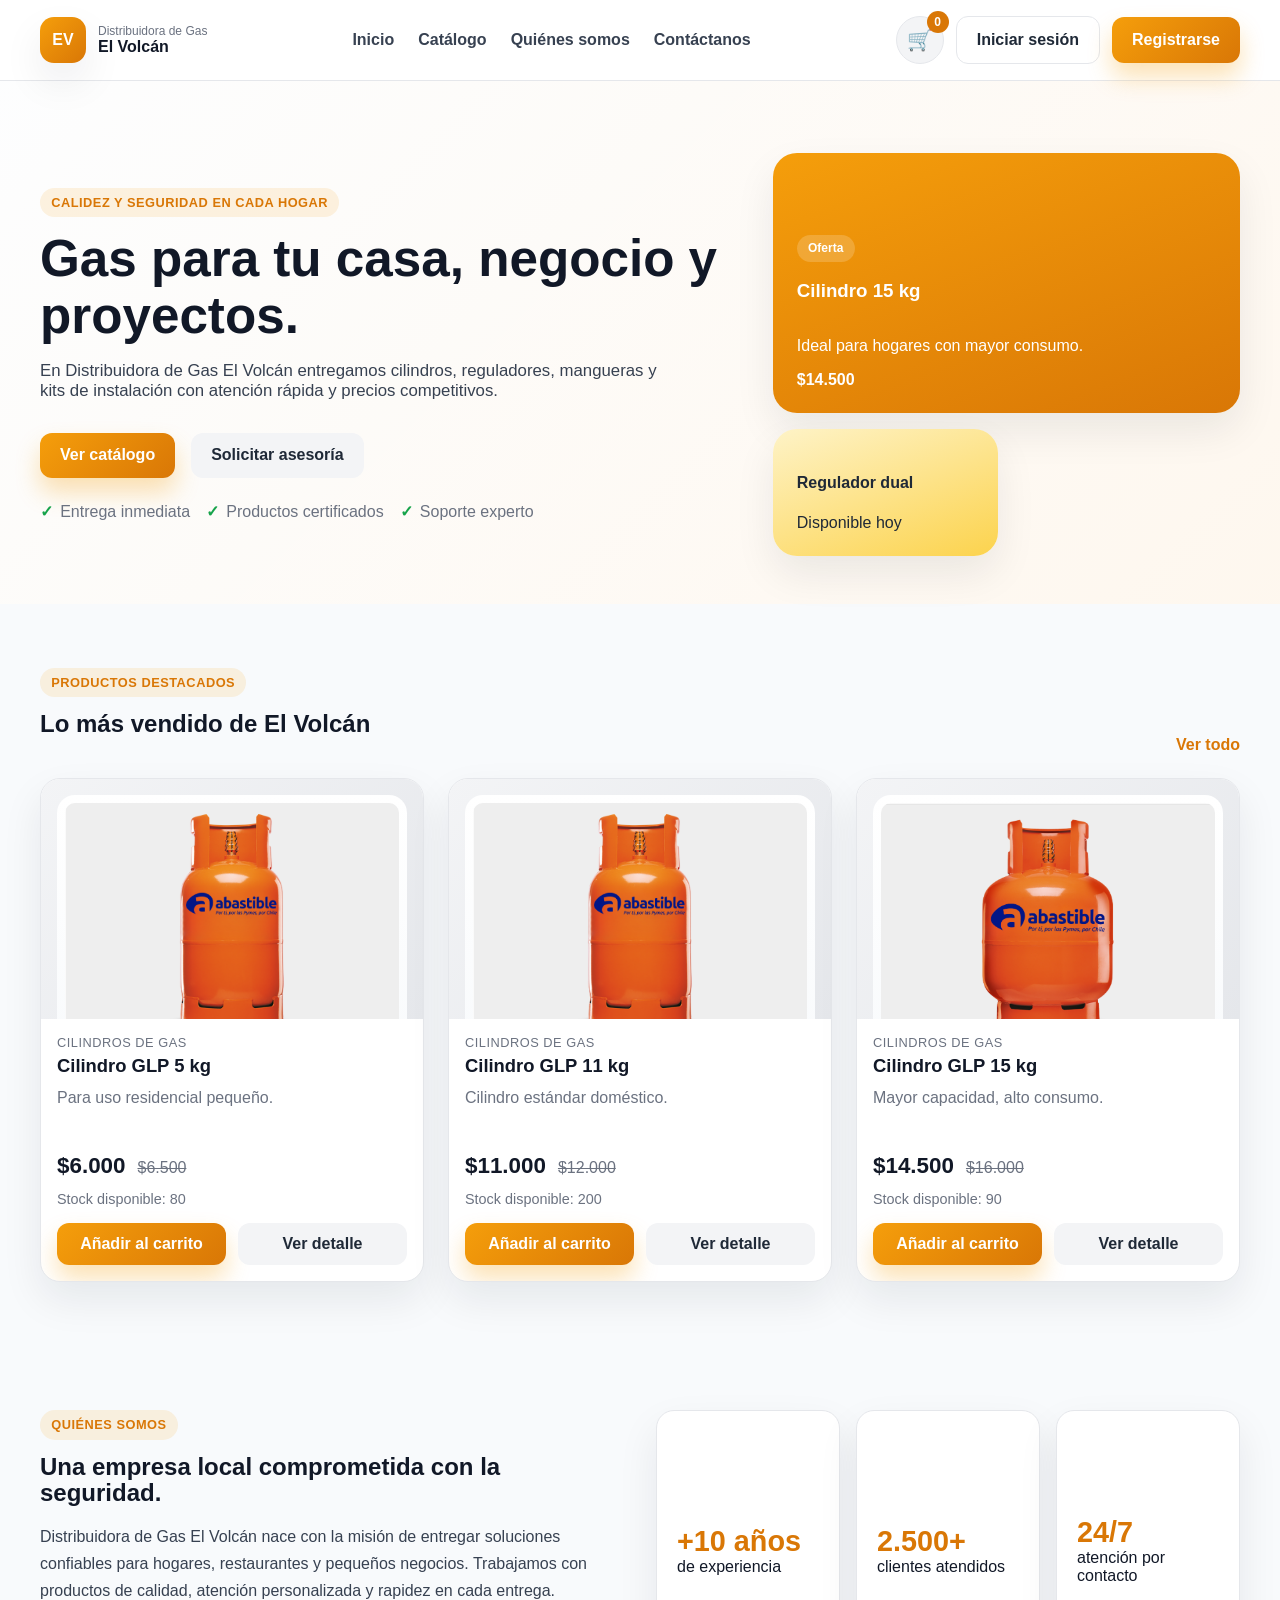
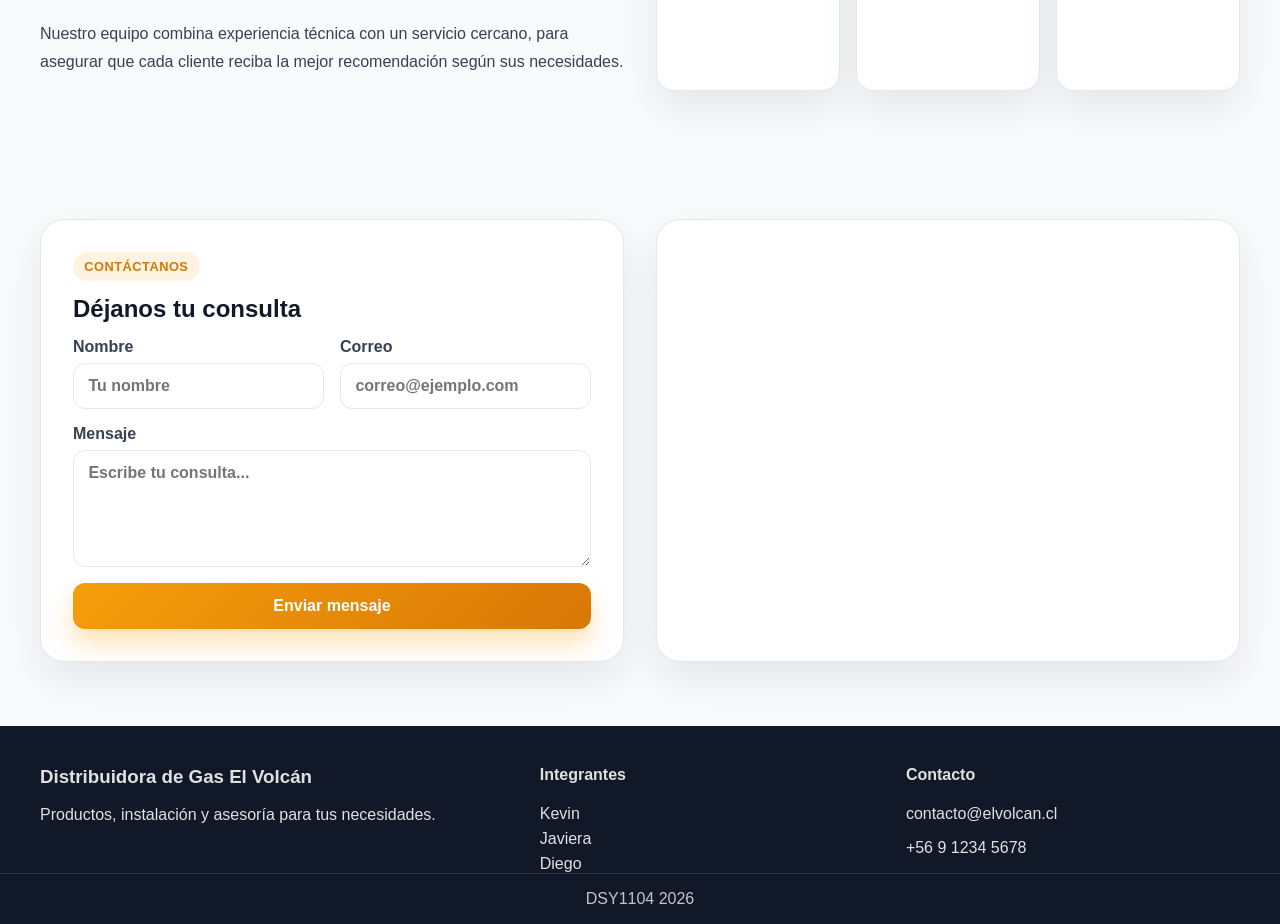
==== index.html @ cf451bd8 "commit_inicial" ====
<!DOCTYPE html>
<html lang="es">
  <head>
    <meta charset="UTF-8" />
    <meta name="viewport" content="width=device-width, initial-scale=1.0" />
    <title>El Volcán | Distribuidora de Gas</title>
    <link rel="stylesheet" href="assets/css/styles.css" />
  </head>
  <body data-page="index">
    <header class="site-header">
      <div class="container nav-wrap">
        <div class="brand" aria-label="Distribuidora de Gas El Volcán">
          <div class="brand-mark">EV</div>
          <div class="brand-text">
            <span>Distribuidora de Gas</span>
            <strong>El Volcán</strong>
          </div>
        </div>

        <nav class="main-nav" aria-label="Navegación principal">
          <a href="index.html">Inicio</a>
          <a href="catalogo.html">Catálogo</a>
          <a href="#about">Quiénes somos</a>
          <a href="#contact">Contáctanos</a>
        </nav>

        <div class="nav-actions">
          <a href="carrito.html" class="cart-link" aria-label="Ver carrito">
            <span class="cart-icon">🛒</span>
            <span id="cart-count" class="cart-count">0</span>
          </a>
          <a href="login.html" class="btn btn-light">Iniciar sesión</a>
          <a href="registro.html" class="btn btn-primary">Registrarse</a>
        </div>
      </div>
    </header>

    <main>
      <section class="hero">
        <div class="container hero-grid">
          <div class="hero-copy">
            <span class="eyebrow">Calidez y seguridad en cada hogar</span>
            <h1>Gas para tu casa, negocio y proyectos.</h1>
            <p>
              En Distribuidora de Gas El Volcán entregamos cilindros, reguladores,
              mangueras y kits de instalación con atención rápida y precios competitivos.
            </p>
            <div class="hero-actions">
              <a href="catalogo.html" class="btn btn-primary">Ver catálogo</a>
              <a href="#contact" class="btn btn-secondary">Solicitar asesoría</a>
            </div>
            <ul class="hero-features">
              <li>Entrega inmediata</li>
              <li>Productos certificados</li>
              <li>Soporte experto</li>
            </ul>
          </div>

          <div class="hero-visual" aria-label="Productos destacados de gas">
            <div class="visual-card visual-card-large">
              <span class="card-badge">Oferta</span>
              <h3>Cilindro 15 kg</h3>
              <p>Ideal para hogares con mayor consumo.</p>
              <strong>$14.500</strong>
            </div>
            <div class="visual-card visual-card-small">
              <h4>Regulador dual</h4>
              <span>Disponible hoy</span>
            </div>
          </div>
        </div>
      </section>

      <section class="featured-section">
        <div class="container">
          <div class="section-header">
            <div>
              <span class="eyebrow accent">Productos destacados</span>
              <h2>Lo más vendido de El Volcán</h2>
            </div>
            <a href="catalogo.html" class="text-link">Ver todo</a>
          </div>
          <div id="featured-products" class="product-grid"></div>
        </div>
      </section>

      <section id="about" class="about-section">
        <div class="container about-grid">
          <div class="about-copy">
            <span class="eyebrow accent">Quiénes somos</span>
            <h2>Una empresa local comprometida con la seguridad.</h2>
            <p>
              Distribuidora de Gas El Volcán nace con la misión de entregar soluciones
              confiables para hogares, restaurantes y pequeños negocios. Trabajamos con
              productos de calidad, atención personalizada y rapidez en cada entrega.
            </p>
            <p>
              Nuestro equipo combina experiencia técnica con un servicio cercano, para
              asegurar que cada cliente reciba la mejor recomendación según sus necesidades.
            </p>
          </div>

          <div class="about-stats">
            <div class="stat-box">
              <strong>+10 años</strong>
              <span>de experiencia</span>
            </div>
            <div class="stat-box">
              <strong>2.500+</strong>
              <span>clientes atendidos</span>
            </div>
            <div class="stat-box">
              <strong>24/7</strong>
              <span>atención por contacto</span>
            </div>
          </div>
        </div>
      </section>

      <section id="contact" class="contact-section">
        <div class="container contact-grid">
          <div class="contact-form-wrap">
            <span class="eyebrow accent">Contáctanos</span>
            <h2>Déjanos tu consulta</h2>
            <form class="contact-form">
              <div class="form-row two-columns">
                <label>
                  Nombre
                  <input type="text" placeholder="Tu nombre" />
                </label>
                <label>
                  Correo
                  <input type="email" placeholder="correo@ejemplo.com" />
                </label>
              </div>
              <label>
                Mensaje
                <textarea rows="5" placeholder="Escribe tu consulta..."></textarea>
              </label>
              <button type="submit" class="btn btn-primary">Enviar mensaje</button>
            </form>
          </div>

          <div class="map-card">
            <iframe
              src="https://www.google.com/maps?q=Santiago%20Chile&output=embed"
              loading="lazy"
              referrerpolicy="no-referrer-when-downgrade"
              title="Mapa de ubicación"
            ></iframe>
          </div>
        </div>
      </section>
    </main>

    <footer class="site-footer">
      <div class="container footer-grid">
        <div>
          <h3>Distribuidora de Gas El Volcán</h3>
          <p>Productos, instalación y asesoría para tus necesidades.</p>
        </div>

        <div>
          <h4>Integrantes</h4>
          <ul>
            <li>Kevin</li>
            <li>Javiera</li>
            <li>Diego</li>
          </ul>
        </div>

        <div>
          <h4>Contacto</h4>
          <p>contacto@elvolcan.cl</p>
          <p>+56 9 1234 5678</p>
        </div>
      </div>
      <div class="footer-bottom">DSY1104 2026</div>
    </footer>

    <script src="js/storage.js"></script>
    <script src="js/catalog.js"></script>
    <script src="js/cart.js"></script>
    <script src="js/app.js"></script>
  </body>
</html>
---- assets/css/styles.css ----
:root {
  --primary: #f59e0b;
  --primary-dark: #d97706;
  --secondary: #f3f4f6;
  --accent: #1f2937;
  --accent-soft: #374151;
  --text: #111827;
  --muted: #6b7280;
  --light: #ffffff;
  --danger: #dc2626;
  --success: #16a34a;
  --border: #e5e7eb;
  --shadow: 0 18px 40px rgba(15, 23, 42, 0.08);
}

* {
  box-sizing: border-box;
}

html {
  scroll-behavior: smooth;
}

body {
  margin: 0;
  font-family: Arial, Helvetica, sans-serif;
  background: #f8fafc;
  color: var(--text);
}

a {
  text-decoration: none;
  color: inherit;
}

img {
  max-width: 100%;
  display: block;
}

button,
input,
select,
textarea {
  font: inherit;
}

.container {
  width: min(1200px, calc(100% - 2rem));
  margin: 0 auto;
}

.site-header {
  position: sticky;
  top: 0;
  z-index: 30;
  background: rgba(255, 255, 255, 0.96);
  backdrop-filter: blur(8px);
  border-bottom: 1px solid var(--border);
}

.nav-wrap {
  display: flex;
  align-items: center;
  justify-content: space-between;
  gap: 1rem;
  min-height: 80px;
}

.brand {
  display: flex;
  align-items: center;
  gap: 0.75rem;
}

.brand-mark {
  width: 46px;
  height: 46px;
  border-radius: 14px;
  display: grid;
  place-items: center;
  background: linear-gradient(135deg, var(--primary), var(--primary-dark));
  color: var(--light);
  font-weight: 800;
  box-shadow: var(--shadow);
}

.brand-text {
  display: flex;
  flex-direction: column;
  line-height: 1.1;
}

.brand-text span {
  font-size: 0.75rem;
  color: var(--muted);
}

.main-nav {
  display: flex;
  align-items: center;
  gap: 1.5rem;
  font-weight: 600;
}

.main-nav a {
  color: var(--accent-soft);
}

.nav-actions {
  display: flex;
  align-items: center;
  gap: 0.75rem;
}

.user-badge {
  display: inline-flex;
  align-items: center;
  justify-content: center;
  min-height: 48px;
  padding: 0.7rem 1rem;
  border-radius: 12px;
  background: rgba(245, 158, 11, 0.12);
  border: 1px solid rgba(245, 158, 11, 0.2);
  color: var(--primary-dark);
  font-weight: 700;
}

.logout-btn {
  white-space: nowrap;
}

.inline-notice-container {
  position: fixed;
  top: 90px;
  right: 20px;
  z-index: 200;
  display: flex;
  flex-direction: column;
  gap: 0.75rem;
  pointer-events: none;
}

.notice-card {
  display: flex;
  align-items: center;
  gap: 0.75rem;
  min-width: 280px;
  max-width: 360px;
  padding: 0.9rem 1rem;
  border-radius: 16px;
  background: rgba(255, 255, 255, 0.98);
  border-left: 6px solid var(--primary);
  box-shadow: var(--shadow);
  opacity: 0;
  transform: translateY(-8px);
  transition: opacity 0.25s ease, transform 0.25s ease;
  pointer-events: auto;
}

.notice-card.visible {
  opacity: 1;
  transform: translateY(0);
}

.notice-card.success {
  border-left-color: var(--success);
}

.notice-card.error {
  border-left-color: var(--danger);
}

.notice-icon {
  width: 28px;
  height: 28px;
  border-radius: 50%;
  display: grid;
  place-items: center;
  font-weight: 800;
  color: var(--light);
  background: var(--primary);
}

.notice-card.success .notice-icon {
  background: var(--success);
}

.notice-card.error .notice-icon {
  background: var(--danger);
}

.notice-text {
  display: flex;
  flex-direction: column;
  gap: 0.15rem;
  color: var(--text);
}

.notice-text strong {
  font-size: 0.85rem;
}

.notice-text span {
  font-size: 0.9rem;
  color: var(--accent-soft);
}

.cart-link {
  position: relative;
  display: inline-flex;
  align-items: center;
  justify-content: center;
  width: 48px;
  height: 48px;
  border-radius: 50%;
  border: 1px solid var(--border);
  background: var(--secondary);
}

.cart-icon {
  font-size: 1.3rem;
}

.cart-count {
  position: absolute;
  top: -6px;
  right: -6px;
  min-width: 22px;
  height: 22px;
  border-radius: 50%;
  display: grid;
  place-items: center;
  background: var(--primary-dark);
  color: var(--light);
  font-size: 0.75rem;
  font-weight: 700;
}

.btn {
  display: inline-flex;
  align-items: center;
  justify-content: center;
  border: none;
  border-radius: 12px;
  padding: 0.85rem 1.25rem;
  font-weight: 700;
  transition: transform 0.2s ease, box-shadow 0.2s ease;
  cursor: pointer;
}

.btn:hover {
  transform: translateY(-1px);
}

.btn-primary {
  background: linear-gradient(135deg, var(--primary), var(--primary-dark));
  color: var(--light);
  box-shadow: 0 14px 24px rgba(245, 158, 11, 0.3);
}

.btn-secondary {
  background: var(--secondary);
  color: var(--accent);
}

.btn-light {
  background: var(--light);
  color: var(--accent);
  border: 1px solid var(--border);
}

.hero {
  padding: 4.5rem 0 3rem;
  background: linear-gradient(135deg, rgba(255, 255, 255, 0.7), rgba(255, 247, 237, 0.9));
}

.hero-grid {
  display: grid;
  grid-template-columns: 1.2fr 0.8fr;
  align-items: center;
  gap: 2rem;
}

.eyebrow {
  display: inline-block;
  margin-bottom: 0.9rem;
  padding: 0.45rem 0.7rem;
  border-radius: 999px;
  background: rgba(245, 158, 11, 0.12);
  color: var(--primary-dark);
  font-size: 0.8rem;
  font-weight: 700;
  letter-spacing: 0.04em;
  text-transform: uppercase;
}

.hero-copy h1,
.section-header h2,
.about-copy h2,
.contact-form-wrap h2,
.auth-card h1,
.page-hero h1 {
  margin: 0 0 1rem;
  line-height: 1.1;
  color: var(--text);
}

.hero-copy h1 {
  font-size: clamp(2.2rem, 4vw, 4rem);
}

.hero-copy p {
  max-width: 640px;
  font-size: 1.05rem;
  color: var(--accent-soft);
}

.hero-actions {
  display: flex;
  flex-wrap: wrap;
  gap: 1rem;
  margin: 2rem 0 1.5rem;
}

.hero-features {
  list-style: none;
  padding: 0;
  margin: 0;
  display: flex;
  flex-wrap: wrap;
  gap: 1rem;
  color: var(--muted);
}

.hero-features li::before {
  content: "✓";
  color: var(--success);
  margin-right: 0.45rem;
  font-weight: 700;
}

.hero-visual {
  display: grid;
  grid-template-columns: repeat(2, 1fr);
  gap: 1rem;
}

.visual-card {
  border-radius: 24px;
  padding: 1.5rem;
  background: linear-gradient(160deg, #111827, #374151);
  color: var(--light);
  box-shadow: var(--shadow);
}

.visual-card-large {
  grid-column: span 2;
  min-height: 260px;
  background: linear-gradient(160deg, #f59e0b, #d97706);
  display: flex;
  flex-direction: column;
  justify-content: flex-end;
}

.card-badge {
  display: inline-flex;
  align-self: flex-start;
  padding: 0.4rem 0.7rem;
  border-radius: 999px;
  background: rgba(255, 255, 255, 0.18);
  font-size: 0.75rem;
  font-weight: 700;
}

.visual-card-small {
  background: linear-gradient(160deg, #fef3c7, #fcd34d);
  color: var(--accent);
}

.section-header,
.footer-grid,
.filters-wrap,
.product-detail-grid,
.about-grid,
.contact-grid,
.auth-shell {
  display: grid;
}

.featured-section,
.catalog-section,
.about-section,
.contact-section,
.auth-section,
.product-detail-page {
  padding: 4rem 0;
}

.section-header {
  grid-template-columns: 1fr auto;
  align-items: end;
  margin-bottom: 1.5rem;
}

.text-link {
  font-weight: 700;
  color: var(--primary-dark);
}

.product-grid {
  display: grid;
  grid-template-columns: repeat(auto-fit, minmax(240px, 1fr));
  gap: 1.5rem;
}

.product-card {
  background: var(--light);
  border: 1px solid var(--border);
  border-radius: 20px;
  overflow: hidden;
  box-shadow: var(--shadow);
}

.product-image {
  height: 240px;
  background: linear-gradient(135deg, #f3f4f6, #e5e7eb);
  display: grid;
  place-items: center;
  overflow: hidden;
  padding: 1rem 1rem 0;
}

.product-image img {
  width: 100%;
  height: 100%;
  object-fit: contain;
  border-radius: 18px;
  background: linear-gradient(180deg, #ffffff, #f8fafc);
  padding: 0.5rem;
  image-rendering: auto;
}

.product-body {
  padding: 1rem;
}

.product-category {
  margin: 0 0 0.35rem;
  color: var(--muted);
  font-size: 0.8rem;
  text-transform: uppercase;
  letter-spacing: 0.04em;
}

.product-title {
  margin: 0;
  font-size: 1.15rem;
}

.product-description {
  margin: 0.75rem 0 1rem;
  color: var(--muted);
  min-height: 48px;
}

.price-row {
  display: flex;
  align-items: baseline;
  gap: 0.75rem;
  margin-bottom: 0.75rem;
}

.price-current {
  font-size: 1.4rem;
  font-weight: 800;
  color: var(--text);
}

.price-old {
  color: var(--muted);
  text-decoration: line-through;
}

.stock-meta {
  margin-bottom: 1rem;
  color: var(--muted);
  font-size: 0.9rem;
}

.product-actions {
  display: flex;
  gap: 0.75rem;
}

.product-actions .btn {
  flex: 1;
  padding-top: 0.75rem;
  padding-bottom: 0.75rem;
}

.about-grid,
.contact-grid,
.footer-grid,
.product-detail-grid {
  grid-template-columns: repeat(2, minmax(0, 1fr));
  gap: 2rem;
}

.about-copy p {
  color: var(--accent-soft);
  font-size: 1rem;
  line-height: 1.7;
}

.about-stats {
  display: grid;
  grid-template-columns: repeat(3, minmax(0, 1fr));
  gap: 1rem;
}

.stat-box {
  background: var(--light);
  border: 1px solid var(--border);
  border-radius: 18px;
  padding: 1.25rem;
  display: flex;
  flex-direction: column;
  justify-content: center;
  min-height: 140px;
  box-shadow: var(--shadow);
}

.stat-box strong {
  font-size: 1.8rem;
  color: var(--primary-dark);
}

.contact-form-wrap,
.map-card,
.auth-card,
.filter-card,
.cart-card {
  background: var(--light);
  border-radius: 24px;
  border: 1px solid var(--border);
  box-shadow: var(--shadow);
}

.contact-form-wrap {
  padding: 2rem;
}

.contact-form {
  display: flex;
  flex-direction: column;
  gap: 1rem;
}

.form-row {
  display: grid;
  gap: 1rem;
}

.two-columns {
  grid-template-columns: repeat(2, minmax(0, 1fr));
}

label {
  display: flex;
  flex-direction: column;
  gap: 0.45rem;
  font-weight: 600;
  color: var(--accent-soft);
}

input,
select,
textarea {
  width: 100%;
  border: 1px solid var(--border);
  border-radius: 12px;
  padding: 0.8rem 0.9rem;
  background: #fff;
  color: var(--text);
}

textarea {
  resize: vertical;
}

.map-card {
  overflow: hidden;
  min-height: 100%;
}

.map-card iframe {
  width: 100%;
  min-height: 100%;
  border: 0;
}

.site-footer {
  background: #111827;
  color: rgba(255, 255, 255, 0.87);
  padding-top: 2.5rem;
}

.footer-grid {
  grid-template-columns: 1.4fr 1fr 1fr;
  gap: 2rem;
}

.site-footer h3,
.site-footer h4 {
  margin-top: 0;
}

.site-footer ul {
  list-style: none;
  padding: 0;
  margin: 0;
  display: grid;
  gap: 0.45rem;
}

.footer-bottom {
  border-top: 1px solid rgba(255, 255, 255, 0.12);
  padding: 1rem 0;
  text-align: center;
  color: rgba(255, 255, 255, 0.75);
}

.page-hero {
  background: linear-gradient(135deg, rgba(245, 158, 11, 0.12), rgba(255, 255, 255, 0.6));
  padding: 3rem 0;
}

.catalog-filters {
  padding: 1.5rem 0 0;
}

.filters-wrap {
  grid-template-columns: repeat(2, minmax(0, 1fr));
  gap: 1rem;
}

.filter-card {
  padding: 1rem;
}

.product-detail-grid {
  align-items: center;
}

.detail-image {
  background: linear-gradient(135deg, #ffffff, #f8fafc);
  border: 1px solid var(--border);
  border-radius: 24px;
  overflow: hidden;
  box-shadow: var(--shadow);
  padding: 1rem;
  min-height: 420px;
  display: flex;
  align-items: center;
  justify-content: center;
}

.detail-image img {
  width: 100%;
  max-width: 520px;
  height: auto;
  object-fit: contain;
  min-height: 320px;
  border-radius: 18px;
  background: linear-gradient(180deg, #ffffff, #f3f4f6);
}

.detail-copy {
  background: var(--light);
  border: 1px solid var(--border);
  border-radius: 24px;
  padding: 2rem;
  box-shadow: var(--shadow);
}

.detail-copy h2 {
  margin-top: 0.5rem;
  margin-bottom: 0.5rem;
  font-size: clamp(1.8rem, 2vw, 2.6rem);
}

.detail-price {
  display: flex;
  align-items: baseline;
  gap: 0.8rem;
  margin: 1rem 0;
}

.detail-price .price-current {
  font-size: 2rem;
}

.detail-meta {
  display: flex;
  flex-wrap: wrap;
  gap: 1rem;
  margin-bottom: 1rem;
  color: var(--muted);
}

.back-link {
  margin-bottom: 1.5rem;
  display: inline-flex;
}

.auth-section {
  min-height: calc(100vh - 80px);
  display: grid;
  place-items: center;
}

.auth-shell {
  width: min(760px, 100%);
}

.auth-card {
  padding: 2rem;
}

.auth-form {
  display: flex;
  flex-direction: column;
  gap: 1rem;
}

.checkbox-wrap {
  flex-direction: row !important;
  align-items: center;
  gap: 0.75rem;
}

.checkbox-wrap input {
  width: auto;
}

.full-width {
  width: 100%;
}

.auth-link {
  text-align: center;
  color: var(--muted);
}

.auth-link a {
  color: var(--primary-dark);
  font-weight: 700;
}

.cart-layout {
  display: grid;
  grid-template-columns: 2fr 1fr;
  gap: 2rem;
}

.cart-card {
  padding: 1.5rem;
}

.cart-table {
  width: 100%;
  border-collapse: collapse;
}

.cart-table th,
.cart-table td {
  padding: 0.9rem 0.75rem;
  border-bottom: 1px solid var(--border);
  text-align: left;
}

.cart-table th {
  color: var(--muted);
  font-size: 0.85rem;
  text-transform: uppercase;
}

.cart-product {
  display: flex;
  align-items: center;
  gap: 0.8rem;
}

.cart-product-thumb {
  width: 64px;
  height: 64px;
  border-radius: 12px;
  overflow: hidden;
  background: linear-gradient(135deg, #f3f4f6, #e5e7eb);
  padding: 0.3rem;
  flex-shrink: 0;
}

.cart-product-thumb img {
  width: 100%;
  height: 100%;
  object-fit: contain;
  border-radius: 8px;
  background: #fff;
}

.qty-controls {
  display: inline-flex;
  align-items: center;
  border: 1px solid var(--border);
  border-radius: 10px;
  overflow: hidden;
}

.qty-controls button {
  border: none;
  background: var(--secondary);
  color: var(--accent);
  width: 32px;
  height: 32px;
  cursor: pointer;
}

.qty-controls span {
  min-width: 42px;
  text-align: center;
  font-weight: 700;
}

.summary-box {
  background: var(--light);
  border: 1px solid var(--border);
  border-radius: 24px;
  box-shadow: var(--shadow);
  padding: 1.5rem;
}

.summary-row {
  display: flex;
  justify-content: space-between;
  margin-bottom: 0.8rem;
  color: var(--accent-soft);
}

.summary-total {
  margin-top: 1rem;
  padding-top: 1rem;
  border-top: 1px solid var(--border);
  font-size: 1.3rem;
  font-weight: 800;
  display: flex;
  justify-content: space-between;
}

.summary-actions {
  display: flex;
  flex-direction: column;
  gap: 0.75rem;
  margin-top: 1.25rem;
}

.empty-cart {
  text-align: center;
  padding: 3rem 1rem;
  color: var(--muted);
}

@media (max-width: 900px) {
  .nav-wrap {
    flex-wrap: wrap;
    padding: 1rem 0;
  }

  .main-nav {
    order: 3;
    width: 100%;
    justify-content: center;
    flex-wrap: wrap;
  }

  .hero-grid,
  .about-grid,
  .contact-grid,
  .product-detail-grid,
  .cart-layout,
  .footer-grid,
  .two-columns,
  .filters-wrap {
    grid-template-columns: 1fr;
  }

  .about-stats {
    grid-template-columns: 1fr;
  }

  .product-image {
    height: 210px;
  }

  .detail-image {
    min-height: 300px;
  }
}

@media (max-width: 600px) {
  .nav-actions {
    width: 100%;
    justify-content: center;
    flex-wrap: wrap;
  }

  .btn {
    width: 100%;
  }

  .hero {
    padding-top: 3rem;
  }

  .product-actions {
    flex-direction: column;
  }

  .product-image {
    height: 180px;
    padding: 0.75rem 0.75rem 0;
  }

  .cart-product {
    align-items: flex-start;
  }

  .cart-table th,
  .cart-table td {
    padding-left: 0.4rem;
    padding-right: 0.4rem;
  }
}
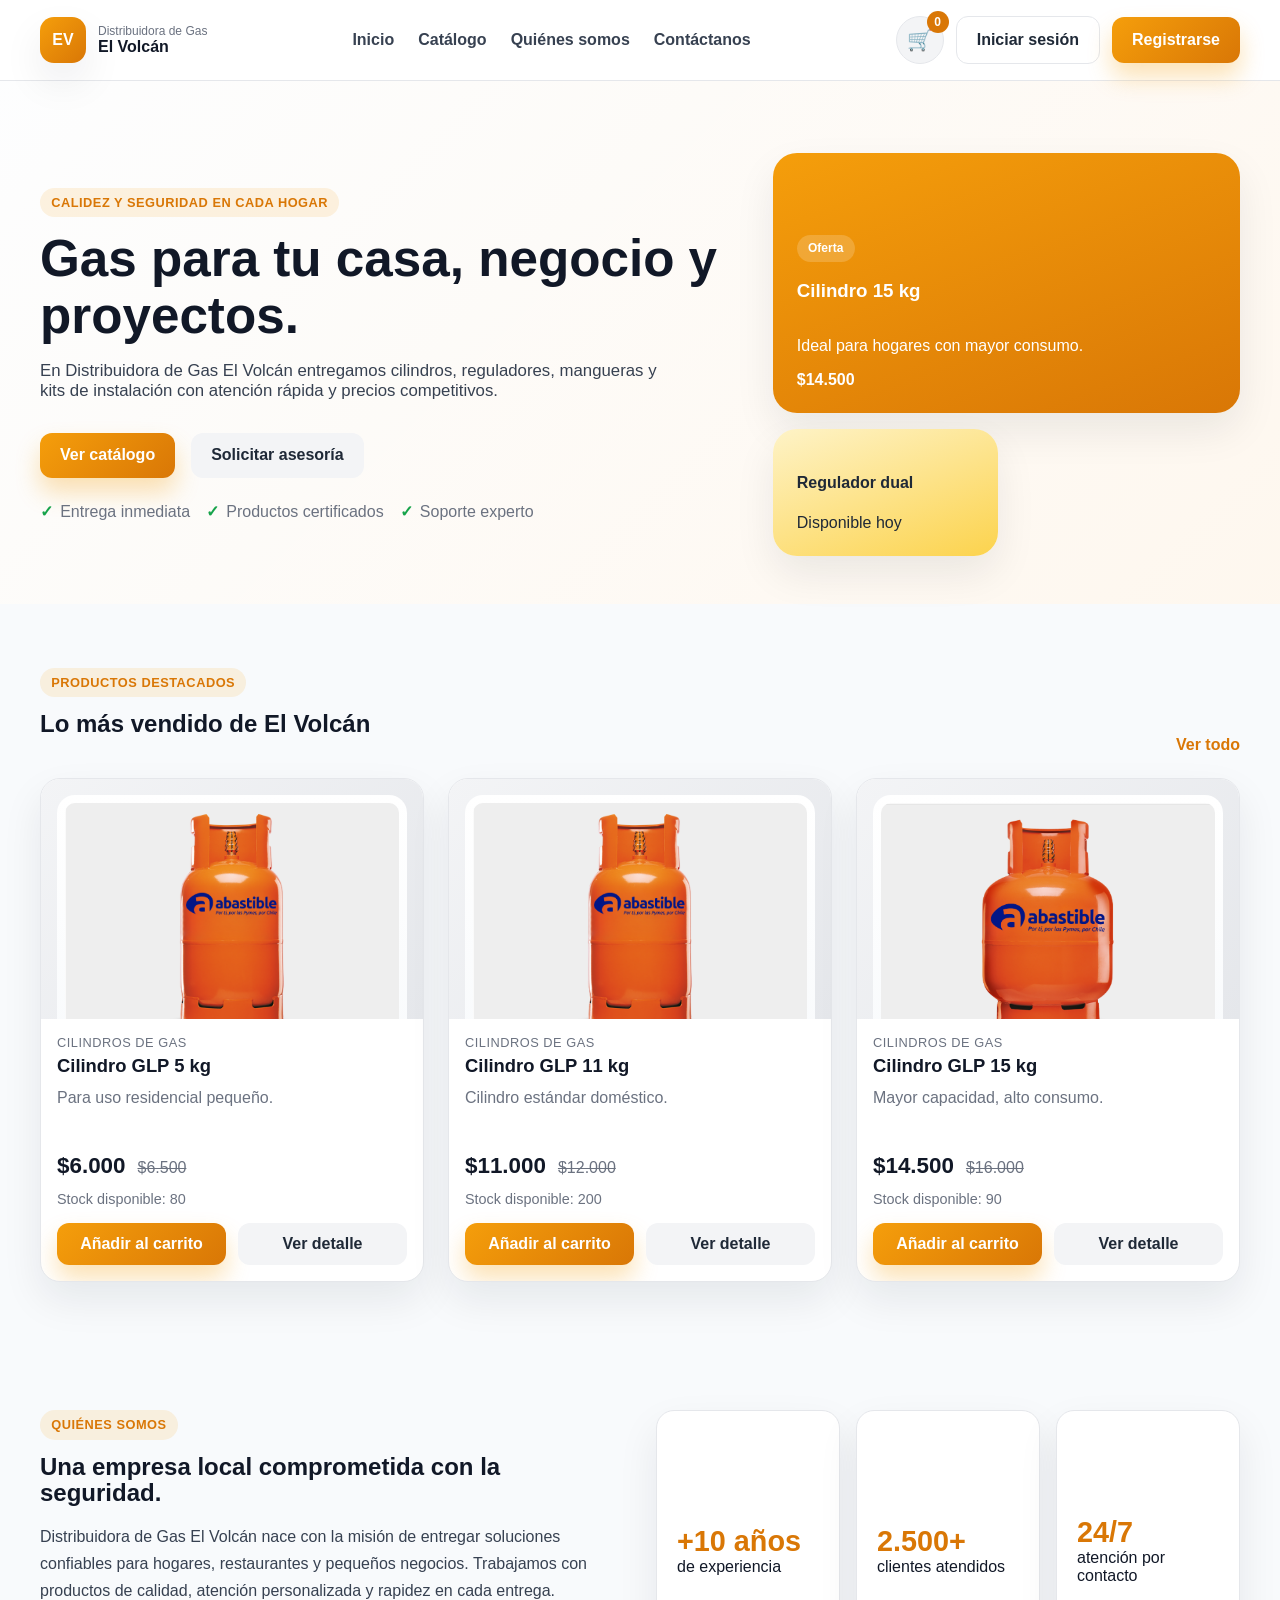
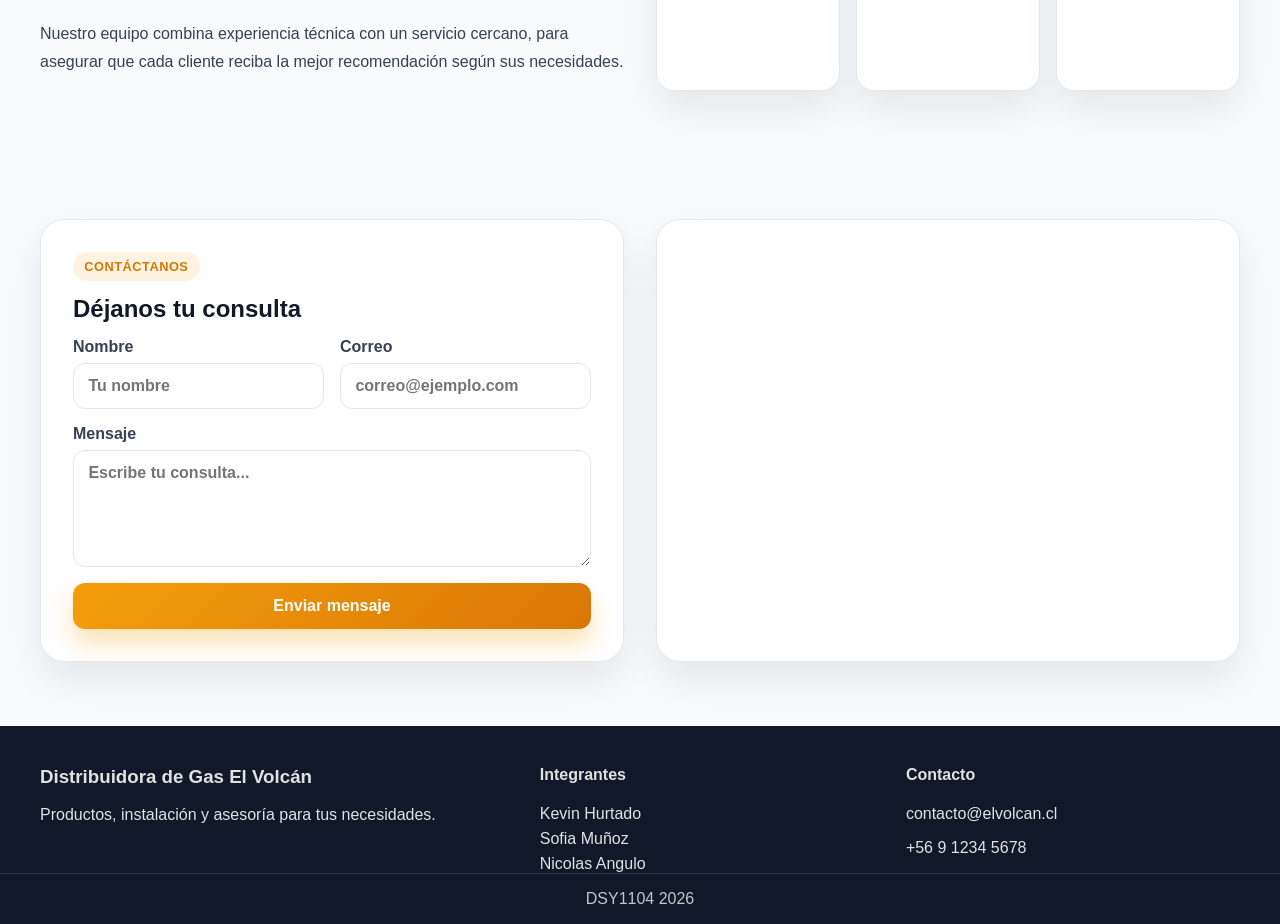
==== commit a77d8ef8: "Comit_v1.1 Commit con cambios menores al footer" ====
--- a/index.html
+++ b/index.html
@@ -7,6 +7,10 @@
     <link rel="stylesheet" href="assets/css/styles.css" />
   </head>
   <body data-page="index">
+
+    <!-- Este bloque es la parte de arriba de la página.
+         Aquí está el logo, el menú y los botones para entrar o ir al carrito.
+         Si lo quitaras, la página perdería su navegación principal y sería más difícil moverse entre secciones. -->
     <header class="site-header">
       <div class="container nav-wrap">
         <div class="brand" aria-label="Distribuidora de Gas El Volcán">
@@ -36,6 +40,10 @@
     </header>
 
     <main>
+
+      <!-- Esta es la primera sección que ves al entrar.
+           Sirve para presentar la página y decirle al usuario qué vende la tienda.
+           Esta parte ayuda a que la persona entienda rápidamente de qué trata el sitio. -->
       <section class="hero">
         <div class="container hero-grid">
           <div class="hero-copy">
@@ -71,6 +79,9 @@
         </div>
       </section>
 
+      <!-- Aquí se muestran los productos más importantes o más vendidos.
+           Es como una vitrina para llamar la atención del cliente.
+           Si esta sección desapareciera, el usuario no vería de inmediato lo que la tienda quiere destacar. -->
       <section class="featured-section">
         <div class="container">
           <div class="section-header">
@@ -84,6 +95,9 @@
         </div>
       </section>
 
+      <!-- Esta parte habla de la empresa.
+           Explica quiénes son y por qué se puede confiar en ellos.
+           Esto ayuda a crear confianza y a que el cliente entienda la historia de la marca. -->
       <section id="about" class="about-section">
         <div class="container about-grid">
           <div class="about-copy">
@@ -117,6 +131,9 @@
         </div>
       </section>
 
+      <!-- Aquí el usuario puede escribir una consulta.
+           También se ve un mapa para saber dónde está la empresa.
+           Si este bloque se quitara, el cliente tendría menos formas de comunicarse con la tienda. -->
       <section id="contact" class="contact-section">
         <div class="container contact-grid">
           <div class="contact-form-wrap">
@@ -153,6 +170,8 @@
       </section>
     </main>
 
+    <!-- Este es el final de la página.
+         Aquí se pone información extra como contacto y los nombres de los integrantes. -->
     <footer class="site-footer">
       <div class="container footer-grid">
         <div>
@@ -163,9 +182,9 @@
         <div>
           <h4>Integrantes</h4>
           <ul>
-            <li>Kevin</li>
-            <li>Javiera</li>
-            <li>Diego</li>
+            <li>Kevin Hurtado</li>
+            <li>Sofia Muñoz</li>
+            <li>Nicolas Angulo</li>
           </ul>
         </div>
 
--- a/assets/css/styles.css
+++ b/assets/css/styles.css
@@ -1,3 +1,8 @@
+/*
+  Aquí se definen los colores y tamaños principales del sitio.
+  Es como la "paleta" que usa toda la página para verse ordenada.
+  Si cambias estos valores, todo el sitio podría verse más claro, más oscuro o más grande. 
+*/
 :root {
   --primary: #f59e0b;
   --primary-dark: #d97706;
@@ -13,6 +18,10 @@
   --shadow: 0 18px 40px rgba(15, 23, 42, 0.08);
 }
 
+/*
+  Aquí se ponen algunas reglas básicas para que todo se vea bien
+  desde el inicio y no cambie mucho entre navegadores.
+*/
 * {
   box-sizing: border-box;
 }
@@ -50,6 +59,10 @@
   margin: 0 auto;
 }
 
+/*
+  Este bloque hace que la parte de arriba de la página se vea bonita.
+  Aquí están el logo, el menú y los botones para ir al carrito o iniciar sesión.
+*/
 .site-header {
   position: sticky;
   top: 0;
@@ -59,6 +72,10 @@
   border-bottom: 1px solid var(--border);
 }
 
+/*
+  nav-wrap: organiza el contenido del header en una fila con espacio entre los elementos.
+  Esto hace que el logo, el menú y los botones queden alineados y ordenados.
+*/
 .nav-wrap {
   display: flex;
   align-items: center;
@@ -67,12 +84,20 @@
   min-height: 80px;
 }
 
+/*
+  brand: crea el bloque del logo y el nombre de la empresa.
+  Aquí se junta el símbolo EV con el texto de marca para formar el identificador visual.
+*/
 .brand {
   display: flex;
   align-items: center;
   gap: 0.75rem;
 }
 
+/*
+  brand-mark: dibuja el cuadrado con la letra EV.
+  Esta clase le da el color amarillo y la forma redondeada para que el logo se vea destacado.
+*/
 .brand-mark {
   width: 46px;
   height: 46px;
@@ -85,6 +110,10 @@
   box-shadow: var(--shadow);
 }
 
+/*
+  brand-text: organiza el texto del logo en una columna.
+  Esto hace que el nombre de la empresa se vea ordenado, con el subtítulo arriba y el nombre fuerte abajo.
+*/
 .brand-text {
   display: flex;
   flex-direction: column;
@@ -96,6 +125,10 @@
   color: var(--muted);
 }
 
+/*
+  main-nav: crea el menú principal de navegación.
+  Con display flex, los enlaces quedan en línea y con espacio entre ellos.
+*/
 .main-nav {
   display: flex;
   align-items: center;
@@ -103,16 +136,28 @@
   font-weight: 600;
 }
 
+/*
+  main-nav a: cambia el color y la apariencia de cada enlace del menú.
+  Esto hace que los links se vean claros y fáciles de identificar.
+*/
 .main-nav a {
   color: var(--accent-soft);
 }
 
+/*
+  nav-actions: agrupa los botones de la derecha del header.
+  Aquí se colocan el carrito, iniciar sesión y registrarse para que queden alineados.
+*/
 .nav-actions {
   display: flex;
   align-items: center;
   gap: 0.75rem;
 }
 
+/*
+  user-badge: crea la etiqueta visual que muestra el nombre del usuario logueado.
+  Esta clase da fondo amarillo suave, borde y texto oscuro para que se vea como una insignia.
+*/
 .user-badge {
   display: inline-flex;
   align-items: center;
@@ -130,6 +175,11 @@
   white-space: nowrap;
 }
 
+/*
+  Este bloque sirve para los mensajes que aparecen en pantalla.
+  Por ejemplo, cuando agregas un producto o cuando ocurre un error.
+  Gracias a esto, el usuario recibe una respuesta visual y sabe qué pasó. 
+*/
 .inline-notice-container {
   position: fixed;
   top: 90px;
@@ -206,6 +256,10 @@
   color: var(--accent-soft);
 }
 
+/*
+  cart-link: da estilo al botón circular del carrito.
+  La posición relativa sirve para colocar el contador encima del icono.
+*/
 .cart-link {
   position: relative;
   display: inline-flex;
@@ -218,10 +272,17 @@
   background: var(--secondary);
 }
 
+/*
+  cart-icon: aumenta el tamaño del emoji del carrito para que se vea más visible.
+*/
 .cart-icon {
   font-size: 1.3rem;
 }
 
+/*
+  cart-count: hace que el número del carrito se vea como una burbuja encima del ícono.
+  Se coloca en la esquina superior derecha para indicar cuántos productos hay agregados.
+*/
 .cart-count {
   position: absolute;
   top: -6px;
@@ -237,6 +298,10 @@
   font-weight: 700;
 }
 
+/*
+  btn: define el estilo base de todos los botones.
+  Con esto se consigue que todos tengan tamaño, color y forma parecida.
+*/
 .btn {
   display: inline-flex;
   align-items: center;
@@ -253,28 +318,48 @@
   transform: translateY(-1px);
 }
 
+/*
+  btn-primary: es el botón principal de acción.
+  Tiene un fondo amarillo degradado y sombra para destacar más que los demás.
+*/
 .btn-primary {
   background: linear-gradient(135deg, var(--primary), var(--primary-dark));
   color: var(--light);
   box-shadow: 0 14px 24px rgba(245, 158, 11, 0.3);
 }
 
+/*
+  btn-secondary: es el botón de acción secundaria.
+  Tiene fondo gris claro para que no competir tanto visualmente con el botón principal.
+*/
 .btn-secondary {
   background: var(--secondary);
   color: var(--accent);
 }
 
+/*
+  btn-light: es un botón claro para acciones menos importantes.
+  Tiene fondo blanco y borde suave para que se vea limpio y neutral.
+*/
 .btn-light {
   background: var(--light);
   color: var(--accent);
   border: 1px solid var(--border);
 }
 
+/*
+  hero: crea la sección de bienvenida grande.
+  Este bloque usa un fondo suave y mucho espacio para llamar la atención al entrar a la página.
+*/
 .hero {
   padding: 4.5rem 0 3rem;
   background: linear-gradient(135deg, rgba(255, 255, 255, 0.7), rgba(255, 247, 237, 0.9));
 }
 
+/*
+  hero-grid: hace que la parte izquierda y la parte derecha del hero queden en dos columnas.
+  Es decir, el texto y la imagen visual se distribuyen de forma ordenada.
+*/
 .hero-grid {
   display: grid;
   grid-template-columns: 1.2fr 0.8fr;
@@ -282,6 +367,10 @@
   gap: 2rem;
 }
 
+/*
+  eyebrow: es el texto pequeño con fondo amarillo claro que aparece encima de títulos importantes.
+  Su función es señalar una categoría o un detalle visual rápido.
+*/
 .eyebrow {
   display: inline-block;
   margin-bottom: 0.9rem;
@@ -323,6 +412,10 @@
   margin: 2rem 0 1.5rem;
 }
 
+/*
+  hero-features: organiza los beneficios del sitio en una lista horizontal.
+  Esto ayuda a presentar las ventajas de forma rápida y visual.
+*/
 .hero-features {
   list-style: none;
   padding: 0;
@@ -333,6 +426,10 @@
   color: var(--muted);
 }
 
+/*
+  hero-features li::before: agrega el símbolo ✓ antes de cada beneficio.
+  Esto hace que la lista sea más clara y agradable de leer.
+*/
 .hero-features li::before {
   content: "✓";
   color: var(--success);
@@ -346,6 +443,10 @@
   gap: 1rem;
 }
 
+/*
+  visual-card: da estilo a las tarjetas de contenido visual dentro del hero.
+  Añade redondeo, sombra y fondo oscuro para que se destaquen.
+*/
 .visual-card {
   border-radius: 24px;
   padding: 1.5rem;
@@ -354,6 +455,10 @@
   box-shadow: var(--shadow);
 }
 
+/*
+  visual-card-large: hace que una tarjeta ocupe dos columnas del grid del hero.
+  Esto permite usar una tarjeta más grande para destacar un producto principal.
+*/
 .visual-card-large {
   grid-column: span 2;
   min-height: 260px;
@@ -363,6 +468,10 @@
   justify-content: flex-end;
 }
 
+/*
+  card-badge: crea la etiqueta tipo "Oferta" o "Nuevo".
+  Se usa para resaltar un detalle rápido dentro de una tarjeta.
+*/
 .card-badge {
   display: inline-flex;
   align-self: flex-start;
@@ -373,6 +482,10 @@
   font-weight: 700;
 }
 
+/*
+  visual-card-small: hace una tarjeta de menor tamaño con fondo amarillo claro.
+  Se usa para destacar una oferta o un producto secundario.
+*/
 .visual-card-small {
   background: linear-gradient(160deg, #fef3c7, #fcd34d);
   color: var(--accent);
@@ -388,6 +501,10 @@
   display: grid;
 }
 
+/*
+  Este bloque crea espacio entre una sección y otra.
+  Así la página no se ve amontonada y cada parte se distingue mejor.
+*/
 .featured-section,
 .catalog-section,
 .about-section,
@@ -408,12 +525,20 @@
   color: var(--primary-dark);
 }
 
+/*
+  product-grid: crea el tablero donde se muestran todos los productos.
+  Con grid y auto-fit, el sitio acomoda tarjetas automáticamente según el ancho de la pantalla.
+*/
 .product-grid {
   display: grid;
   grid-template-columns: repeat(auto-fit, minmax(240px, 1fr));
   gap: 1.5rem;
 }
 
+/*
+  product-card: es la tarjeta individual de cada producto.
+  Tiene fondo blanco, borde y sombra para que cada artículo se vea como una caja separada.
+*/
 .product-card {
   background: var(--light);
   border: 1px solid var(--border);
@@ -422,6 +547,10 @@
   box-shadow: var(--shadow);
 }
 
+/*
+  product-image: define el espacio donde va la imagen del producto.
+  Aquí se centra la foto y se da un fondo gris claro para que se vea ordenado.
+*/
 .product-image {
   height: 240px;
   background: linear-gradient(135deg, #f3f4f6, #e5e7eb);
@@ -441,10 +570,18 @@
   image-rendering: auto;
 }
 
+/*
+  product-body: es el área de contenido dentro de cada tarjeta.
+  Aquí van el nombre, el precio y los botones para comprar o ver más información.
+*/
 .product-body {
   padding: 1rem;
 }
 
+/*
+  product-category: pone una etiqueta pequeña en mayúsculas para mostrar la categoría del producto.
+  Por ejemplo: "Batería", "Accesorio" o "Repuesto".
+*/
 .product-category {
   margin: 0 0 0.35rem;
   color: var(--muted);
@@ -453,17 +590,29 @@
   letter-spacing: 0.04em;
 }
 
+/*
+  product-title: hace que el nombre del producto se vea más destacado.
+  Es el texto principal de la tarjeta y ayuda a identificar rápidamente el artículo.
+*/
 .product-title {
   margin: 0;
   font-size: 1.15rem;
 }
 
+/*
+  product-description: da estilo a la pequeña descripción del producto.
+  Se pone en un color suave para que no distraiga del nombre y del precio.
+*/
 .product-description {
   margin: 0.75rem 0 1rem;
   color: var(--muted);
   min-height: 48px;
 }
 
+/*
+  price-row: organiza el precio visible en una sola línea.
+  Sirve para mostrar el precio actual y el precio anterior si existe descuento.
+*/
 .price-row {
   display: flex;
   align-items: baseline;
@@ -471,23 +620,39 @@
   margin-bottom: 0.75rem;
 }
 
+/*
+  price-current: da más peso visual al precio actual.
+  Esto hace que el cliente note rápidamente cuánto cuesta el producto.
+*/
 .price-current {
   font-size: 1.4rem;
   font-weight: 800;
   color: var(--text);
 }
 
+/*
+  price-old: pinta el precio anterior con una raya para indicar que ya no aplica.
+  Es una forma fácil de mostrar descuentos o promociones.
+*/
 .price-old {
   color: var(--muted);
   text-decoration: line-through;
 }
 
+/*
+  stock-meta: muestra información adicional como disponibilidad o stock.
+  Ayuda al usuario a saber si el artículo está listo para comprar.
+*/
 .stock-meta {
   margin-bottom: 1rem;
   color: var(--muted);
   font-size: 0.9rem;
 }
 
+/*
+  product-actions: organiza los botones de cada tarjeta, como ver detalle o agregar al carrito.
+  Con flex, ambos botones quedan del mismo ancho y alineados.
+*/
 .product-actions {
   display: flex;
   gap: 0.75rem;
@@ -499,6 +664,11 @@
   padding-bottom: 0.75rem;
 }
 
+/*
+  Este bloque sirve para poner textos y elementos en columnas.
+  Así la información se ve ordenada y más fácil de leer.
+  Si se quitara, la página se vería más desordenada y menos clara. 
+*/
 .about-grid,
 .contact-grid,
 .footer-grid,
@@ -507,18 +677,30 @@
   gap: 2rem;
 }
 
+/*
+  about-copy p: da estilo al texto de la sección "Sobre nosotros".
+  El color suave y el interlineado hacen que sea más fácil de leer.
+*/
 .about-copy p {
   color: var(--accent-soft);
   font-size: 1rem;
   line-height: 1.7;
 }
 
+/*
+  about-stats: crea una fila de cajas con números o datos importantes.
+  Esto sirve para resaltar cifras como años de experiencia o clientes atendidos.
+*/
 .about-stats {
   display: grid;
   grid-template-columns: repeat(3, minmax(0, 1fr));
   gap: 1rem;
 }
 
+/*
+  stat-box: es una caja pequeña para datos importantes.
+  Se usa para mostrar números grandes con un estilo limpio y profesional.
+*/
 .stat-box {
   background: var(--light);
   border: 1px solid var(--border);
@@ -536,6 +718,10 @@
   color: var(--primary-dark);
 }
 
+/*
+  Estas clases comparten un estilo base para las cajas principales del sitio.
+  Todas tienen fondo blanco, borde suave y sombra para que se vean como tarjetas claras y ordenadas.
+*/
 .contact-form-wrap,
 .map-card,
 .auth-card,
@@ -547,25 +733,45 @@
   box-shadow: var(--shadow);
 }
 
+/*
+  contact-form-wrap: es el contenedor del formulario de contacto.
+  Añade espacio interno para que los campos no queden pegados a los bordes.
+*/
 .contact-form-wrap {
   padding: 2rem;
 }
 
+/*
+  contact-form: organiza los campos del formulario en una columna vertical.
+  Así cada campo aparece debajo del anterior y se siente más fácil de completar.
+*/
 .contact-form {
   display: flex;
   flex-direction: column;
   gap: 1rem;
 }
 
+/*
+  form-row: sirve para agrupar dos campos juntos en una fila.
+  Si quieres poner nombre y apellido en la misma línea, esta clase ayuda a hacerlo.
+*/
 .form-row {
   display: grid;
   gap: 1rem;
 }
 
+/*
+  two-columns: divide un bloque en dos columnas iguales.
+  Es útil para formularios, listas y secciones de contenido.
+*/
 .two-columns {
   grid-template-columns: repeat(2, minmax(0, 1fr));
 }
 
+/*
+  label: da estilo a los títulos de cada campo del formulario.
+  Hace que el texto del campo se vea claro y organizado encima del cuadro de entrada.
+*/
 label {
   display: flex;
   flex-direction: column;
@@ -574,6 +780,10 @@
   color: var(--accent-soft);
 }
 
+/*
+  input, select, textarea: definen el estilo común de los campos de texto.
+  Con esto todos se ven iguales y mantienen una apariencia consistente en toda la página.
+*/
 input,
 select,
 textarea {
@@ -589,6 +799,10 @@
   resize: vertical;
 }
 
+/*
+  map-card: crea el espacio para mostrar el mapa.
+  El overflow hidden evita que el contenido se salga fuera de la tarjeta.
+*/
 .map-card {
   overflow: hidden;
   min-height: 100%;
@@ -600,12 +814,21 @@
   border: 0;
 }
 
+/*
+  Aquí se diseña el final de la página.
+  Se usa para poner información de contacto y los datos de la empresa.
+  El fondo oscuro ayuda a separar este bloque del resto del contenido.
+*/
 .site-footer {
   background: #111827;
   color: rgba(255, 255, 255, 0.87);
   padding-top: 2.5rem;
 }
 
+/*
+  footer-grid: organiza las columnas del pie de página.
+  Una columna más grande se usa para la marca y las otras dos para enlaces de ayuda.
+*/
 .footer-grid {
   grid-template-columns: 1.4fr 1fr 1fr;
   gap: 2rem;
@@ -616,6 +839,10 @@
   margin-top: 0;
 }
 
+/*
+  site-footer ul: elimina los puntos de las listas y las coloca verticalmente con espacio.
+  Esto hace que los enlaces del pie de página se vean ordenados y limpios.
+*/
 .site-footer ul {
   list-style: none;
   padding: 0;
@@ -624,6 +851,10 @@
   gap: 0.45rem;
 }
 
+/*
+  footer-bottom: crea la línea final del pie de página.
+  Aquí se pone el texto pequeño con fondo oscuro y una línea superior para separar el segmento final.
+*/
 .footer-bottom {
   border-top: 1px solid rgba(255, 255, 255, 0.12);
   padding: 1rem 0;
@@ -631,28 +862,52 @@
   color: rgba(255, 255, 255, 0.75);
 }
 
+/*
+  Este bloque se usa en páginas pequeñas como catálogo y carrito.
+  Da un encabezado bonito para que cada página se sienta distinta.
+  El fondo suave hace que el título se destaque sin ser pesado.
+*/
 .page-hero {
   background: linear-gradient(135deg, rgba(245, 158, 11, 0.12), rgba(255, 255, 255, 0.6));
   padding: 3rem 0;
 }
 
+/*
+  catalog-filters: agrega espacio arriba de los filtros del catálogo.
+  Esto separa la zona de filtros del contenido principal.
+*/
 .catalog-filters {
   padding: 1.5rem 0 0;
 }
 
+/*
+  filters-wrap: organiza los filtros en dos columnas para que sean visibles y ordenados.
+*/
 .filters-wrap {
   grid-template-columns: repeat(2, minmax(0, 1fr));
   gap: 1rem;
 }
 
+/*
+  filter-card: crea una tarjeta que contiene un filtro o un campo de búsqueda.
+  Se ve como un bloque independiente con espacio interno y borde.
+*/
 .filter-card {
   padding: 1rem;
 }
 
+/*
+  product-detail-grid: organiza la parte de detalle del producto en dos columnas.
+  A la izquierda va la imagen y a la derecha la información.
+*/
 .product-detail-grid {
   align-items: center;
 }
 
+/*
+  detail-image: crea el contenedor de la imagen grande del producto.
+  Tiene fondo claro, borde y centro para que la foto se vea limpia y profesional.
+*/
 .detail-image {
   background: linear-gradient(135deg, #ffffff, #f8fafc);
   border: 1px solid var(--border);
@@ -676,6 +931,10 @@
   background: linear-gradient(180deg, #ffffff, #f3f4f6);
 }
 
+/*
+  detail-copy: es el bloque con toda la información del producto.
+  Aquí se muestra el nombre, la descripción, el precio y los botones de acción.
+*/
 .detail-copy {
   background: var(--light);
   border: 1px solid var(--border);
@@ -690,6 +949,10 @@
   font-size: clamp(1.8rem, 2vw, 2.6rem);
 }
 
+/*
+  detail-price: organiza el precio del producto en detalle.
+  Sirve para mostrar el valor principal con el mismo estilo que en las tarjetas.
+*/
 .detail-price {
   display: flex;
   align-items: baseline;
@@ -701,6 +964,10 @@
   font-size: 2rem;
 }
 
+/*
+  detail-meta: muestra datos secundarios del producto como categoría, marca o disponibilidad.
+  Se acomoda con flex-wrap para que no se desordene si el contenido es largo.
+*/
 .detail-meta {
   display: flex;
   flex-wrap: wrap;
@@ -709,31 +976,56 @@
   color: var(--muted);
 }
 
+/*
+  back-link: es el enlace para volver a la página anterior.
+  Su estilo lo deja visible, pero no tan fuerte como un botón principal.
+*/
 .back-link {
   margin-bottom: 1.5rem;
   display: inline-flex;
 }
 
+/*
+  Este bloque es para los formularios de iniciar sesión y crear cuenta.
+  Hace que se vean bonitos y ordenados para escribir los datos.
+  Si se quitara, los formularios se verían menos claros y sería más difícil completar la información. 
+*/
 .auth-section {
   min-height: calc(100vh - 80px);
   display: grid;
   place-items: center;
 }
 
+/*
+  auth-shell: centra el formulario en el centro de la pantalla.
+  Con width min(760px, 100%), se adapta tanto en desktop como en móvil.
+*/
 .auth-shell {
   width: min(760px, 100%);
 }
 
+/*
+  auth-card: es la caja principal del formulario de acceso o registro.
+  Aquí se guarda el contenido del formulario y se le da un aspecto limpio.
+*/
 .auth-card {
   padding: 2rem;
 }
 
+/*
+  auth-form: organiza todos los campos del formulario en una columna vertical.
+  Esto hace que el usuario avance de arriba a abajo sin confundirse.
+*/
 .auth-form {
   display: flex;
   flex-direction: column;
   gap: 1rem;
 }
 
+/*
+  checkbox-wrap: hace que el checkbox y su texto queden en una línea horizontal.
+  Esto ayuda a que la opción de aceptar términos se vea más natural.
+*/
 .checkbox-wrap {
   flex-direction: row !important;
   align-items: center;
@@ -748,6 +1040,10 @@
   width: 100%;
 }
 
+/*
+  auth-link: centra el texto que lleva a crear una cuenta o iniciar sesión.
+  Su color suave indica que es un enlace secundario.
+*/
 .auth-link {
   text-align: center;
   color: var(--muted);
@@ -758,6 +1054,10 @@
   font-weight: 700;
 }
 
+/*
+  Aquí se diseña la página del carrito.
+  A la izquierda se ven los productos y a la derecha el resumen del total.
+*/
 .cart-layout {
   display: grid;
   grid-template-columns: 2fr 1fr;
@@ -871,6 +1171,10 @@
   color: var(--muted);
 }
 
+/*
+  Este bloque hace que la página se vea bien en celulares y tabletas.
+  Cuando la pantalla es pequeña, todo se acomoda para no romperse.
+*/
 @media (max-width: 900px) {
   .nav-wrap {
     flex-wrap: wrap;
